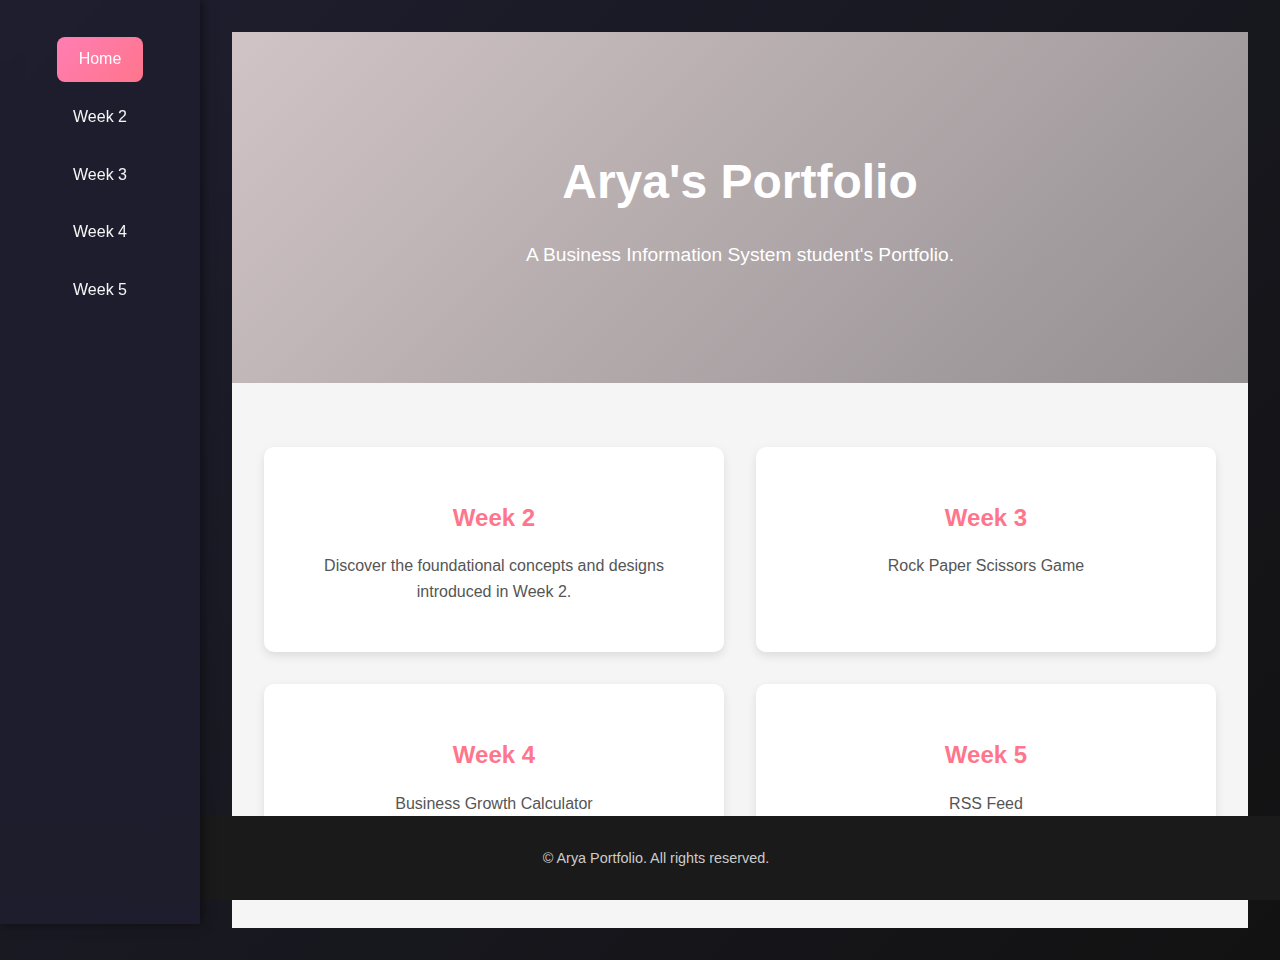
==== portfolio-website/src/index.html @ 4c94ec35 "updated the index.html" ====
<!DOCTYPE html>
<html lang="en">
<head>
  <meta charset="UTF-8">
  <meta name="viewport" content="width=device-width, initial-scale=1.0">
  <title>Home - Animated Introduction</title>
  <link rel="stylesheet" href="assets/css/styles.css">
</head>
<body>
  <header>
    <nav>
      <ul>
        <li><a href="index.html" class="active">Home</a></li>
        <li><a href="week2.html">Week 2</a></li>
        <li><a href="week3.html">Week 3</a></li>
        <li><a href="week4.html">Week 4</a></li>
        <li><a href="week5.html">Week 5</a></li>
      </ul>
    </nav>
  </header>

  <main>
    <!-- Animated Introduction -->
    <section class="intro">
      <h1 class="intro-title">Arya's Portfolio</h1>
      <p class="intro-description">A Business Information System student's Portfolio.</p>
    </section>

    <!-- Feature Cards Redirecting to Weeks -->
    <section class="features">
      <div class="feature-card" onclick="location.href='week2.html'">
        <h2>Week 2</h2>
        <p>Discover the foundational concepts and designs introduced in Week 2.</p>
      </div>
      <div class="feature-card" onclick="location.href='week3.html'">
        <h2>Week 3</h2>
        <p>Rock Paper Scissors Game</p>
      </div>
      <div class="feature-card" onclick="location.href='week4.html'">
        <h2>Week 4</h2>
        <p>Business Growth Calculator</p>
      </div>
      <div class="feature-card" onclick="location.href='week5.html'">
        <h2>Week 5</h2>
        <p>RSS Feed</p>
      </div>
    </section>
  </main>

  <footer>
    <p>&copy; Arya Portfolio. All rights reserved.</p>
  </footer>
</body>
</html>
---- portfolio-website/src/assets/css/styles.css ----
/* General Styles */
body {
  font-family: 'Poppins', sans-serif;
  margin: 0;
  padding: 0;
  background: linear-gradient(135deg, #1e1e2f, #121212); /* Dark theme gradient */
  color: #f5f5f5;
  line-height: 1.6;
  overflow-x: hidden;
}

/* Footer Styles */
footer {
    text-align: center; /* Center the text */
    padding: 1rem;
    background: #1a1a1a; /* Dark background for footer */
    color: #ccc; /* Light text color */
    font-size: 0.9rem;
    position: fixed; /* Fix the footer at the bottom */
    bottom: 0;
    left: 0;
    width: 100%; /* Ensure it spans the full width */
  }

/* Navigation Menu */
header {
  position: fixed;
  top: 0;
  left: 0;
  height: 100%;
  width: 200px;
  background: rgba(30, 30, 47, 0.9); /* Glass effect */
  box-shadow: 2px 0 10px rgba(0, 0, 0, 0.5);
  display: flex;
  flex-direction: column;
  align-items: center;
  padding-top: 1.5rem;
  z-index: 1000;
  backdrop-filter: blur(10px); /* Glass effect */
}

header nav ul {
  list-style: none;
  padding: 0;
  margin: 0;
  width: 100%;
}

header nav ul li {
  margin: 0.8rem 0;
}

header nav ul li a {
  display: block;
  text-align: center;
  color: #f5f5f5;
  text-decoration: none;
  font-size: 1rem;
  font-weight: 500;
  padding: 0.6rem 1rem;
  border-radius: 8px;
  transition: all 0.3s ease;
}

header nav ul li a:hover,
header nav ul li a.active {
  background: linear-gradient(135deg, #ff7eb3, #ff758c);
  color: #fff;
}

/* Content Area Adjustment */
main {
  margin-left: 200px;
  padding: 2rem;
}

/* Animated Introduction */
.intro {
  text-align: center;
  padding: 5rem 2rem;
  background: linear-gradient(135deg, #d1c4c6, #948f91);
  color: #fff;
  animation: fadeIn 1.5s ease-in-out;
}

.intro-title {
  font-size: 3rem;
  margin-bottom: 1rem;
  animation: slideIn 1.5s ease-in-out;
}

.intro-description {
  font-size: 1.2rem;
  margin-bottom: 2rem;
  animation: fadeIn 2s ease-in-out;
}

/* Feature Cards Section */
.features {
  display: grid;
  grid-template-columns: repeat(auto-fit, minmax(300px, 1fr));
  gap: 2rem;
  padding: 4rem 2rem;
  background: #f5f5f5;
}

.feature-card {
  background: #fff;
  border-radius: 10px;
  box-shadow: 0 4px 10px rgba(0, 0, 0, 0.1);
  padding: 2rem;
  text-align: center;
  transition: transform 0.3s ease, box-shadow 0.3s ease;
  cursor: pointer;
}

.feature-card:hover {
  transform: translateY(-5px);
  box-shadow: 0 6px 15px rgba(0, 0, 0, 0.2);
}

.feature-card h2 {
  font-size: 1.5rem;
  color: #ff758c;
  margin-bottom: 1rem;
}

.feature-card p {
  font-size: 1rem;
  color: #555;
}

/* Week 2 Styles */
.week2 {
  padding: 2rem;
  background: #f0f8ff;
  animation: fadeIn 1.5s ease-in-out;
}

.week2 h2 {
  font-size: 2rem;
  color: #007acc;
  margin-bottom: 1rem;
  animation: slideIn 1.5s ease-in-out;
}

.week2 p {
  font-size: 1rem;
  color: #333;
  animation: fadeIn 2s ease-in-out;
}

.week2:hover {
  background: #e6f7ff;
  transition: background 0.3s ease;
  transform: scale(1.02); /* Slight zoom effect */
}

/* Week 3 Styles */
.week3 {
    padding: 2rem;
    text-align: center;
    animation: fadeIn 1.5s ease-in-out;
    background: linear-gradient(135deg, #1e1e2f, #121212); /* Dark gradient background */
    color: #f5f5f5;
  }
  
  .week3 h2 {
    font-size: 2.5rem;
    color: #ff7eb3;
    margin-bottom: 1rem;
    animation: slideIn 1.5s ease-in-out;
  }
  
  .week3 p {
    font-size: 1.2rem;
    color: #ccc;
    animation: fadeIn 2s ease-in-out;
    margin-bottom: 2rem;
  }
  
  /* Rock Paper Scissors Game Styles */
  #rock-paper-scissors {
    margin-top: 2rem;
  }
  
  .game-container {
    display: flex;
    flex-direction: column;
    align-items: center;
    gap: 1.5rem;
  }
  
  .game-button {
    background: linear-gradient(135deg, #ff7eb3, #ff758c);
    color: #fff;
    border: none;
    padding: 1rem 2rem;
    font-size: 1.2rem;
    font-weight: bold;
    border-radius: 50px;
    cursor: pointer;
    transition: all 0.3s ease;
    box-shadow: 0 4px 10px rgba(255, 117, 140, 0.5);
    animation: pulse 2s infinite;
  }
  
  .game-button:hover {
    background: linear-gradient(135deg, #ff758c, #ff7eb3);
    transform: scale(1.1);
    box-shadow: 0 6px 15px rgba(255, 117, 140, 0.7);
  }
  
  #result-container {
    margin-top: 2rem;
    padding: 1rem;
    background: rgba(255, 255, 255, 0.1);
    border-radius: 8px;
    box-shadow: 0 4px 10px rgba(0, 0, 0, 0.5);
    color: #ccc;
    text-align: center;
    animation: fadeIn 0.5s ease-in-out;
  }
  
  #result-container p {
    font-size: 1.2rem;
    margin: 0.5rem 0;
  }
  
  #result-container #result {
    font-size: 1.5rem;
    font-weight: bold;
    color: #ff8c00;
  }
  
  /* Animations */
  @keyframes fadeIn {
    from {
      opacity: 0;
      transform: translateY(20px);
    }
    to {
      opacity: 1;
      transform: translateY(0);
    }
  }
  
  @keyframes slideIn {
    from {
      opacity: 0;
      transform: translateX(-50px);
    }
    to {
      opacity: 1;
      transform: translateX(0);
    }
  }
  
  @keyframes pulse {
    0% {
      transform: scale(1);
      box-shadow: 0 4px 10px rgba(255, 117, 140, 0.5);
    }
    50% {
      transform: scale(1.05);
      box-shadow: 0 6px 15px rgba(255, 117, 140, 0.7);
    }
    100% {
      transform: scale(1);
      box-shadow: 0 4px 10px rgba(255, 117, 140, 0.5);
    }
  }
  
  /* Animations */
  @keyframes fadeIn {
    from {
      opacity: 0;
      transform: translateY(20px);
    }
    to {
      opacity: 1;
      transform: translateY(0);
    }
  }
  
  @keyframes slideIn {
    from {
      opacity: 0;
      transform: translateX(-50px);
    }
    to {
      opacity: 1;
      transform: translateX(0);
    }
  }
  
  @keyframes pulse {
    0% {
      transform: scale(1);
      box-shadow: 0 4px 10px rgba(255, 117, 140, 0.5);
    }
    50% {
      transform: scale(1.05);
      box-shadow: 0 6px 15px rgba(255, 117, 140, 0.7);
    }
    100% {
      transform: scale(1);
      box-shadow: 0 4px 10px rgba(255, 117, 140, 0.5);
    }
  }

/* Week 4 Styles */
.week4 {
  padding: 2rem;
  background: #e6ffe6;
  animation: fadeIn 1.5s ease-in-out;
}

.week4 h2 {
  font-size: 2rem;
  color: #32cd32;
  margin-bottom: 1rem;
  animation: slideIn 1.5s ease-in-out;
}

.week4 p {
  font-size: 1rem;
  color: #333;
  animation: fadeIn 2s ease-in-out;
}

.week4:hover {
  background: #ccffcc;
  transition: background 0.3s ease;
  transform: translateY(-5px); /* Lift effect */
}

/* Week 5 Styles */
.week5 {
  padding: 2rem;
  animation: fadeIn 1.5s ease-in-out;
  text-align: center;
}

.week5 h2 {
  font-size: 2.5rem;
  color: #ff7eb3;
  margin-bottom: 1rem;
  animation: slideIn 1.5s ease-in-out;
}

.week5 p {
  font-size: 1.2rem;
  color: #ccc;
  animation: fadeIn 2s ease-in-out;
  margin-bottom: 2rem;
}

/* RSS Feed Section */
#rss-feed {
  display: grid;
  grid-template-columns: repeat(auto-fit, minmax(300px, 1fr));
  gap: 2rem;
  margin-top: 2rem;
}

.rss-item {
  background: rgba(255, 255, 255, 0.1); /* Glass effect */
  border-radius: 10px;
  box-shadow: 0 4px 10px rgba(0, 0, 0, 0.5);
  padding: 1.5rem;
  transition: transform 0.3s ease, box-shadow 0.3s ease;
  backdrop-filter: blur(10px); /* Glass effect */
  text-align: center;
}

.rss-item:hover {
  background: rgba(255, 255, 255, 0.2);
  box-shadow: 0 6px 15px rgba(0, 0, 0, 0.7);
  transform: scale(1.05);
}

.rss-item h3 {
  font-size: 1.8rem;
  color: #ff8c00;
  margin-bottom: 1rem;
}

.rss-item p {
  font-size: 1rem;
  color: #ccc;
  margin-bottom: 1.5rem;
}

.rss-button {
  display: inline-block;
  padding: 0.8rem 1.5rem;
  background: linear-gradient(135deg, #ff7eb3, #ff758c);
  color: #fff;
  text-decoration: none;
  font-size: 1rem;
  font-weight: bold;
  border-radius: 8px;
  transition: all 0.3s ease;
}

.rss-button:hover {
  background: linear-gradient(135deg, #ff758c, #ff7eb3);
  box-shadow: 0 4px 10px rgba(255, 117, 140, 0.5);
  transform: translateY(-3px);
}

/* Animations */
@keyframes fadeIn {
  from {
    opacity: 0;
    transform: translateY(20px);
  }
  to {
    opacity: 1;
    transform: translateY(0);
  }
}

@keyframes slideIn {
  from {
    opacity: 0;
    transform: translateX(-50px);
  }
  to {
    opacity: 1;
    transform: translateX(0);
  }
}

@keyframes bounceIn {
  0% {
    transform: scale(0.9);
  }
  50% {
    transform: scale(1.1);
  }
  100% {
    transform: scale(1);
  }
}

@keyframes pulse {
  0% {
    opacity: 1;
  }
  50% {
    opacity: 0.6;
  }
  100% {
    opacity: 1;
  }
}

/* Rock Paper Scissors Game Styles */
.game-container {
    text-align: center;
    padding: 2rem;
    background: linear-gradient(135deg, #1e1e2f, #121212); /* Dark theme */
    color: #f5f5f5;
    border-radius: 10px;
    box-shadow: 0 4px 10px rgba(0, 0, 0, 0.5);
    margin: 2rem auto;
    max-width: 600px;
  }
  
  .choices {
    margin: 1rem 0;
  }
  
  .choice {
    background: linear-gradient(135deg, #ff7eb3, #ff758c);
    color: #fff;
    border: none;
    padding: 0.8rem 1.5rem;
    font-size: 1rem;
    border-radius: 8px;
    cursor: pointer;
    margin: 0.5rem;
    transition: all 0.3s ease;
  }
  
  .choice:hover {
    background: linear-gradient(135deg, #ff758c, #ff7eb3);
    box-shadow: 0 4px 10px rgba(255, 117, 140, 0.5);
  }
  
  .results {
    margin-top: 2rem;
    font-size: 1.2rem;
  }
  
  .results p {
    margin: 0.5rem 0;
  }

  /* RSS Feed Section */
#rss-feed {
    display: grid;
    grid-template-columns: repeat(auto-fit, minmax(300px, 1fr));
    gap: 2rem;
    margin-top: 2rem;
  }
  
  .rss-item {
    background: rgba(255, 255, 255, 0.1); /* Glass effect */
    border-radius: 10px;
    box-shadow: 0 4px 10px rgba(0, 0, 0, 0.5);
    padding: 1.5rem;
    transition: transform 0.3s ease, box-shadow 0.3s ease;
    backdrop-filter: blur(10px); /* Glass effect */
    text-align: center;
  }
  
  .rss-item:hover {
    background: rgba(255, 255, 255, 0.2);
    box-shadow: 0 6px 15px rgba(0, 0, 0, 0.7);
    transform: scale(1.05);
  }
  
  .rss-item h3 {
    font-size: 1.8rem;
    color: #ff8c00;
    margin-bottom: 1rem;
  }
  
  .rss-item p {
    font-size: 1rem;
    color: #ccc;
    margin-bottom: 1.5rem;
  }
  
  .rss-button {
    display: inline-block;
    padding: 0.8rem 1.5rem;
    background: linear-gradient(135deg, #ff7eb3, #ff758c);
    color: #fff;
    text-decoration: none;
    font-size: 1rem;
    font-weight: bold;
    border-radius: 8px;
    transition: all 0.3s ease;
    border: none;
    cursor: pointer;
  }
  
  .rss-button:hover {
    background: linear-gradient(135deg, #ff758c, #ff7eb3);
    box-shadow: 0 4px 10px rgba(255, 117, 140, 0.5);
    transform: translateY(-3px);
  }
  
  .rss-content {
    display: none;
    margin-top: 1rem;
    padding: 1rem;
    background: rgba(255, 255, 255, 0.1);
    border-radius: 8px;
    box-shadow: 0 4px 10px rgba(0, 0, 0, 0.5);
    color: #ccc;
    line-height: 1.5;
    animation: fadeIn 0.5s ease-in-out;
  }
  
  /* Animations */
  @keyframes fadeIn {
    from {
      opacity: 0;
      transform: translateY(10px);
    }
    to {
      opacity: 1;
      transform: translateY(0);
    }
  }

  /* RSS Content Styles */
.rss-content {
    display: none;
    margin-top: 1rem;
    padding: 1rem;
    background: rgba(255, 255, 255, 0.1);
    border-radius: 8px;
    box-shadow: 0 4px 10px rgba(0, 0, 0, 0.5);
    color: #ccc;
    line-height: 1.5;
    animation: fadeIn 0.5s ease-in-out;
  }
  
  .rss-content.active {
    display: block;
  }
  
  .news-article {
    margin-bottom: 1rem;
    padding: 1rem;
    background: rgba(255, 255, 255, 0.05);
    border-radius: 8px;
    box-shadow: 0 2px 5px rgba(0, 0, 0, 0.3);
  }
  
  .news-article h4 {
    font-size: 1.2rem;
    color: #ff8c00;
    margin-bottom: 0.5rem;
  }
  
  .news-article p {
    font-size: 1rem;
    color: #ccc;
    margin-bottom: 0.5rem;
  }
  
  .news-article a {
    color: #ff7eb3;
    text-decoration: none;
    font-weight: bold;
  }
  
  .news-article a:hover {
    text-decoration: underline;
  }

  /* RSS Content Styles */
.rss-content {
    display: none;
    margin-top: 1rem;
    padding: 1rem;
    background: rgba(255, 255, 255, 0.1);
    border-radius: 8px;
    box-shadow: 0 4px 10px rgba(0, 0, 0, 0.5);
    color: #ccc;
    line-height: 1.5;
    animation: fadeIn 0.5s ease-in-out;
  }
  
  .news-article {
    margin-bottom: 1rem;
    padding: 1rem;
    background: rgba(255, 255, 255, 0.05);
    border-radius: 8px;
    box-shadow: 0 2px 5px rgba(0, 0, 0, 0.3);
  }
  
  .news-article h4 {
    font-size: 1.2rem;
    color: #ff8c00;
    margin-bottom: 0.5rem;
  }
  
  .news-article p {
    font-size: 1rem;
    color: #ccc;
    margin-bottom: 0.5rem;
  }
  
  .news-article a {
    color: #ff7eb3;
    text-decoration: none;
    font-weight: bold;
  }
  
  .news-article a:hover {
    text-decoration: underline;
  }

  /* Week 4 Styles */
.week4 {
  padding: 2rem;
  text-align: center;
  animation: fadeIn 1.5s ease-in-out;
  background: linear-gradient(135deg, #1e1e2f, #121212); /* Dark gradient background */
  color: #f5f5f5;
}

.week4 h2 {
  font-size: 2.5rem;
  color: #ff7eb3;
  margin-bottom: 1rem;
  animation: slideIn 1.5s ease-in-out;
}

.week4 p {
  font-size: 1.2rem;
  color: #ccc;
  animation: fadeIn 2s ease-in-out;
  margin-bottom: 2rem;
}

/* Business Advisor Form */
#business-advisor {
  margin-top: 2rem;
  padding: 2rem;
  background: rgba(255, 255, 255, 0.1);
  border-radius: 10px;
  box-shadow: 0 4px 10px rgba(0, 0, 0, 0.5);
  animation: fadeIn 1.5s ease-in-out;
}

#advisor-form {
  display: flex;
  flex-direction: column;
  gap: 1rem;
  align-items: center;
}

#advisor-form label {
  font-size: 1.2rem;
  color: #ff8c00;
}

#advisor-form input {
  padding: 0.8rem;
  font-size: 1rem;
  border: none;
  border-radius: 8px;
  width: 80%;
  max-width: 300px;
  box-shadow: 0 2px 5px rgba(0, 0, 0, 0.3);
}

.advisor-button {
  background: linear-gradient(135deg, #ff7eb3, #ff758c);
  color: #fff;
  border: none;
  padding: 0.8rem 1.5rem;
  font-size: 1rem;
  font-weight: bold;
  border-radius: 8px;
  cursor: pointer;
  transition: all 0.3s ease;
}

.advisor-button:hover {
  background: linear-gradient(135deg, #ff758c, #ff7eb3);
  transform: scale(1.1);
  box-shadow: 0 6px 15px rgba(255, 117, 140, 0.7);
}

/* Results Section */
#results-container {
  margin-top: 2rem;
  padding: 1rem;
  background: rgba(255, 255, 255, 0.1);
  border-radius: 8px;
  box-shadow: 0 4px 10px rgba(0, 0, 0, 0.5);
  color: #ccc;
  text-align: center;
}

#results-container h3 {
  font-size: 1.5rem;
  color: #ff8c00;
  margin-bottom: 1rem;
}

#results-container p {
  font-size: 1.2rem;
  margin: 0.5rem 0;
}

/* Animations */
@keyframes fadeIn {
  from {
    opacity: 0;
    transform: translateY(20px);
  }
  to {
    opacity: 1;
    transform: translateY(0);
  }
}

@keyframes slideIn {
  from {
    opacity: 0;
    transform: translateX(-50px);
  }
  to {
    opacity: 1;
    transform: translateX(0);
  }
}
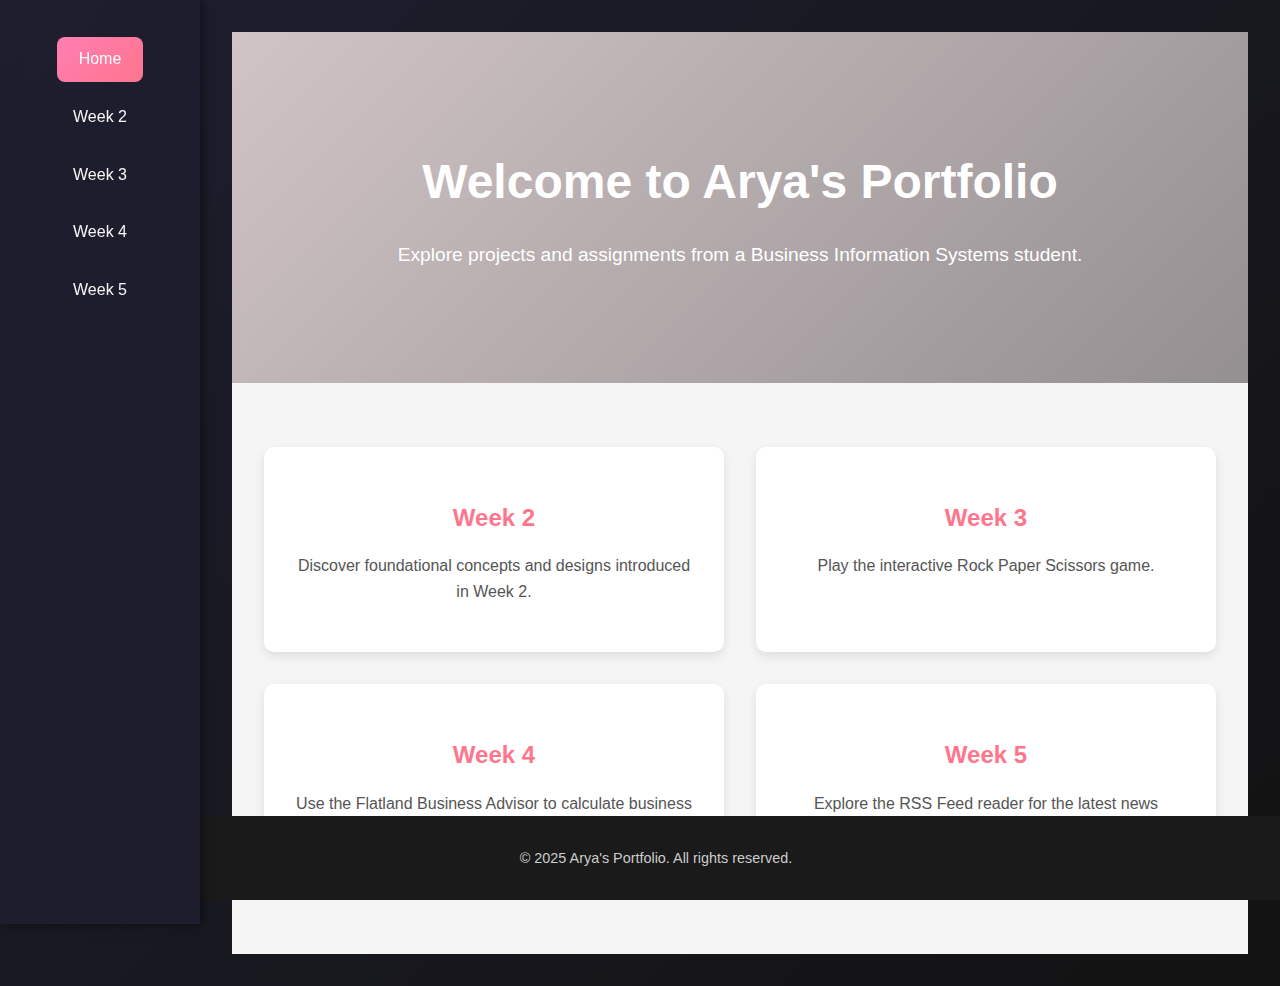
==== commit 0a21cdd6: "updated rhe inde.html" ====
--- a/portfolio-website/src/index.html
+++ b/portfolio-website/src/index.html
@@ -3,10 +3,12 @@
 <head>
   <meta charset="UTF-8">
   <meta name="viewport" content="width=device-width, initial-scale=1.0">
-  <title>Home - Animated Introduction</title>
+  <title>Arya's Portfolio</title>
+  <!-- Link to the CSS file -->
   <link rel="stylesheet" href="assets/css/styles.css">
 </head>
 <body>
+  <!-- Header Section -->
   <header>
     <nav>
       <ul>
@@ -19,36 +21,41 @@
     </nav>
   </header>
 
+  <!-- Main Content -->
   <main>
     <!-- Animated Introduction -->
     <section class="intro">
-      <h1 class="intro-title">Arya's Portfolio</h1>
-      <p class="intro-description">A Business Information System student's Portfolio.</p>
+      <h1 class="intro-title">Welcome to Arya's Portfolio</h1>
+      <p class="intro-description">Explore projects and assignments from a Business Information Systems student.</p>
     </section>
 
     <!-- Feature Cards Redirecting to Weeks -->
     <section class="features">
       <div class="feature-card" onclick="location.href='week2.html'">
         <h2>Week 2</h2>
-        <p>Discover the foundational concepts and designs introduced in Week 2.</p>
+        <p>Discover foundational concepts and designs introduced in Week 2.</p>
       </div>
       <div class="feature-card" onclick="location.href='week3.html'">
         <h2>Week 3</h2>
-        <p>Rock Paper Scissors Game</p>
+        <p>Play the interactive Rock Paper Scissors game.</p>
       </div>
       <div class="feature-card" onclick="location.href='week4.html'">
         <h2>Week 4</h2>
-        <p>Business Growth Calculator</p>
+        <p>Use the Flatland Business Advisor to calculate business growth.</p>
       </div>
       <div class="feature-card" onclick="location.href='week5.html'">
         <h2>Week 5</h2>
-        <p>RSS Feed</p>
+        <p>Explore the RSS Feed reader for the latest news updates.</p>
       </div>
     </section>
   </main>
 
+  <!-- Footer Section -->
   <footer>
-    <p>&copy; Arya Portfolio. All rights reserved.</p>
+    <p>&copy; 2025 Arya's Portfolio. All rights reserved.</p>
   </footer>
+
+  <!-- Link to the JavaScript file -->
+  <script src="assets/js/script.js"></script>
 </body>
 </html>